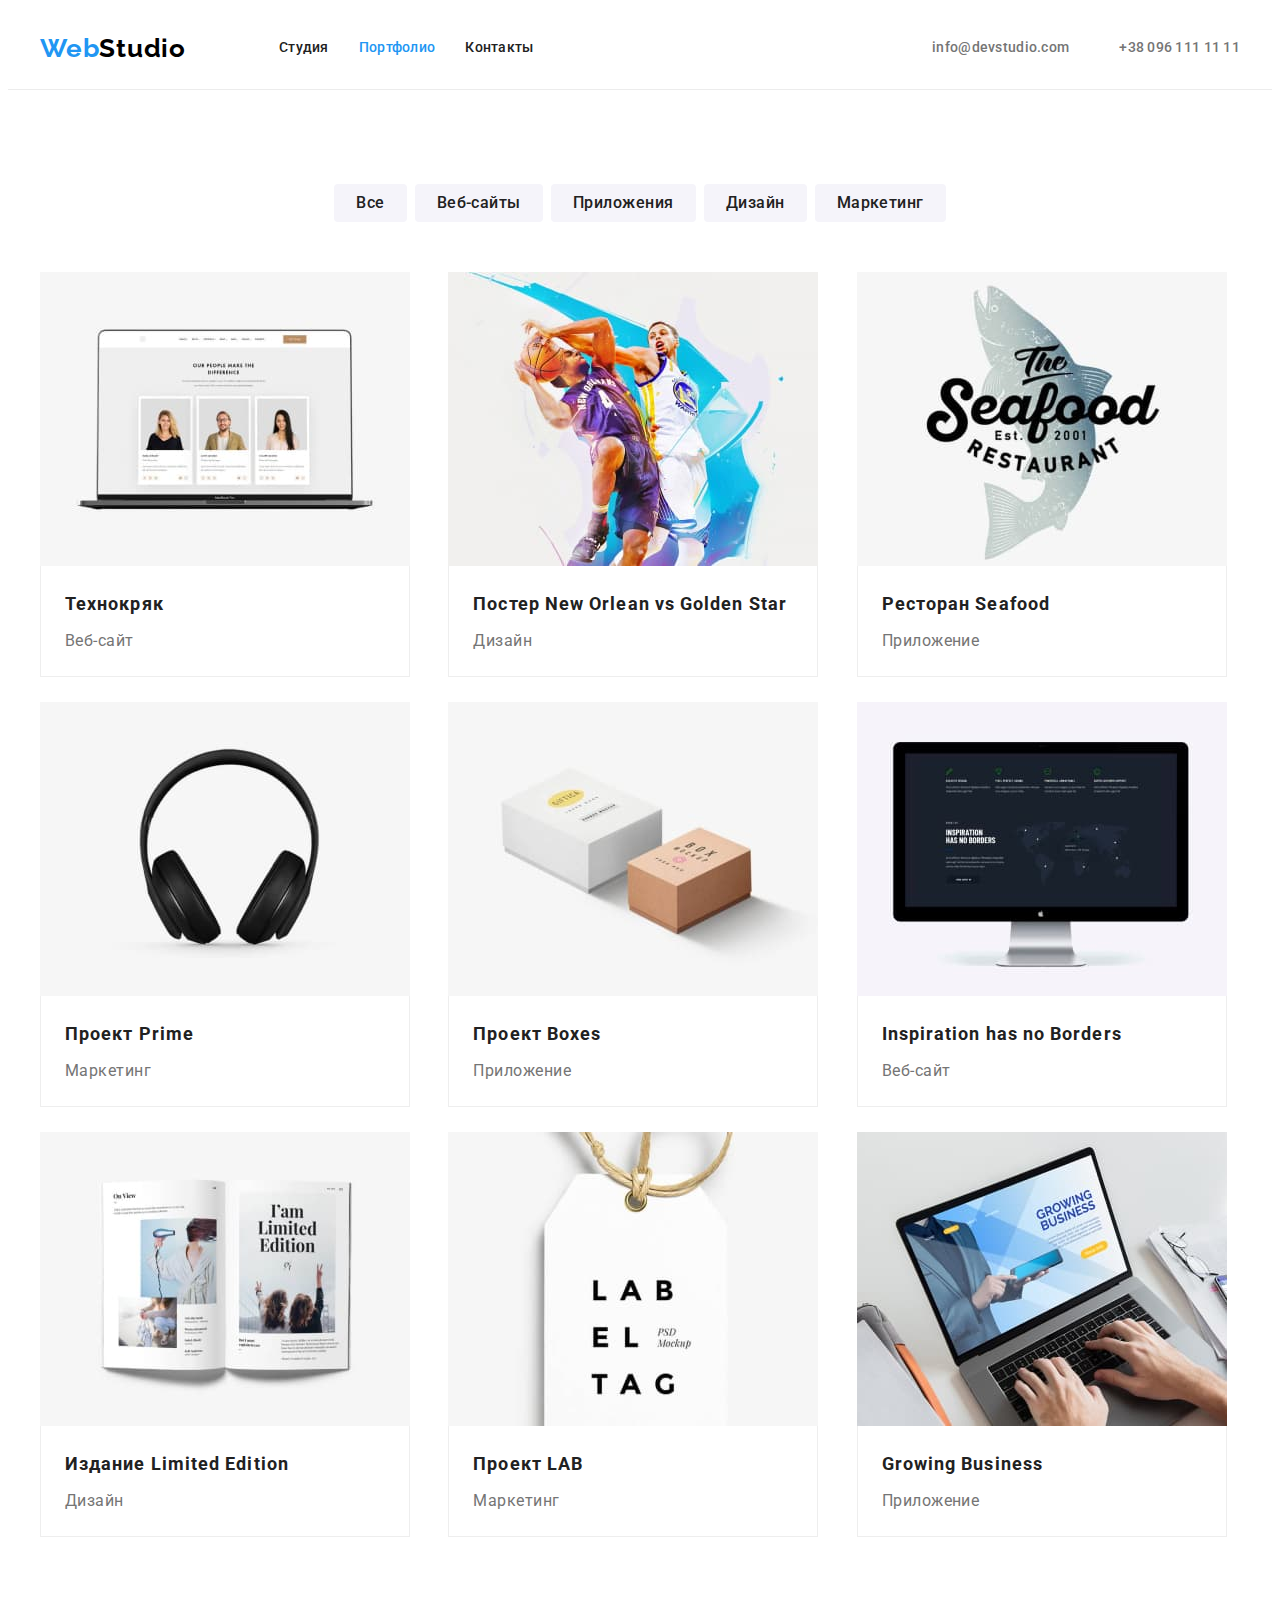
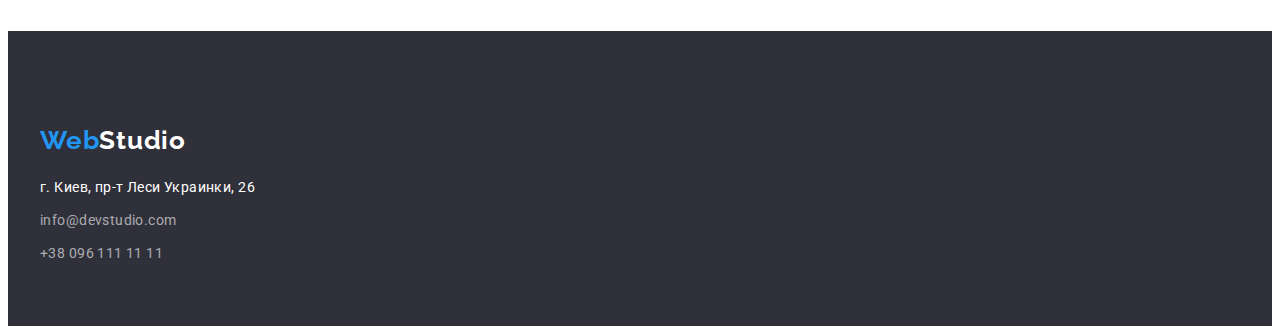
==== portfolio.html @ bea9d2a8 "Clone repository goit-markup-hw-03" ====
<!DOCTYPE html>
<html lang="ru">
	<head>
		<meta charset="UTF-8" />
		<meta http-equiv="X-UA-Compatible" content="IE=edge" />
		<meta name="viewport" content="width=device-width, initial-scale=1.0" />
		<title lang="en">Portfolio</title>
		<link rel="preconnect" href="https://fonts.googleapis.com" />
		<link rel="preconnect" href="https://fonts.gstatic.com" crossorigin />
		<link
			href="https://fonts.googleapis.com/css2?family=Raleway:wght@700&family=Roboto:wght@400;500;700;900&display=swap"
			rel="stylesheet"
		/>
		<link
			rel="stylesheet"
			href="https://cdnjs.cloudflare.com/ajax/libs/modern-normalize/1.1.0/modern-normalize.min.css"
			integrity="sha512-wpPYUAdjBVSE4KJnH1VR1HeZfpl1ub8YT/NKx4PuQ5NmX2tKuGu6U/JRp5y+Y8XG2tV+wKQpNHVUX03MfMFn9Q=="
			crossorigin="anonymous"
			referrerpolicy="no-referrer"
		/>
		<link rel="stylesheet" href="./css/styles.css" />
	</head>
	<body>
		<header class="page-header">
			<div class="container">
				<nav class="site-nav">
					<a class="logo-link" href="" lang="en"
						><span class="logo-one">Web</span
						><span class="logo-two">Studio</span>
					</a>
					<ul class="site-nav-list">
						<li>
							<a href="./index.html">Студия</a>
						</li>
						<li>
							<a href="./portfolio.html" class="curent">Портфолио</a>
						</li>
						<li class="site-nav-contacts"><a href="">Контакты</a></li>
					</ul>
				</nav>
				<ul class="contacts-list">
					<li>
						<a class="contacts-mail" href="mailto:info@devstudio.com"
							>info@devstudio.com</a
						>
					</li>
					<li>
						<a class="contacts-phone" href="tel:+380961111111"
							>+38 096 111 11 11</a
						>
					</li>
				</ul>
			</div>
		</header>
		<main>
			<!--Filter-->
			<section class="filter section">
				<div class="container">
					<h2 class="visually-hidden" class="filter-title">Фильтр</h2>
					<ul class="btn-group">
						<li class="filter-item">
							<button class="portfolio-btn" type="button">Все</button>
						</li>
						<li class="filter-item">
							<button class="portfolio-btn" type="button">Веб-сайты</button>
						</li>
						<li class="filter-item">
							<button class="portfolio-btn" type="button">Приложения</button>
						</li>
						<li class="filter-item">
							<button class="portfolio-btn" type="button">Дизайн</button>
						</li>
						<li class="filter-item">
							<button class="portfolio-btn" type="button">Маркетинг</button>
						</li>
					</ul>
					<!--Hero-->
					<h1 class="visually-hidden">Work examples</h1>
					<ul class="portfolio-hero-items">
						<li>
							<a href="">
								<img
									src="./images/portfolio/portfolio-img-1.jpg"
									alt="три карточки на экране ноутбука"
									width="370"
								/>
								<div class="portfolio-hero-title-and-text">
									<h2 class="portfolio-hero-title">Технокряк</h2>
									<p class="portfolio-hero-text">Веб-сайт</p>
								</div>
							</a>
						</li>
						<li>
							<a href="">
								<img
									src="./images/portfolio/portfolio-img-2.jpg"
									alt="два баскетболиста в прыжке"
									width="370"
								/>
								<div class="portfolio-hero-title-and-text">
									<h2 class="portfolio-hero-title">
										Постер New Orlean vs Golden Star
									</h2>
									<p class="portfolio-hero-text">Дизайн</p>
								</div>
							</a>
						</li>
						<li>
							<a href="">
								<img
									src="./images/portfolio/portfolio-img-3.jpg"
									alt="эмблема рыба головой вверх"
									width="370"
								/>
								<div class="portfolio-hero-title-and-text">
									<h2 class="portfolio-hero-title">Ресторан Seafood</h2>
									<p class="portfolio-hero-text">Приложение</p>
								</div>
							</a>
						</li>
						<li>
							<a href="">
								<img
									src="./images/portfolio/portfolio-img-4.jpg"
									alt="наушники"
									width="370"
								/>
								<div class="portfolio-hero-title-and-text">
									<h2 class="portfolio-hero-title">Проект Prime</h2>
									<p class="portfolio-hero-text">Маркетинг</p>
								</div>
							</a>
						</li>
						<li>
							<a href="">
								<img
									src="./images/portfolio/portfolio-img-5.jpg"
									alt="белая побольше коробка и кирпичного цвета коробка поменьше"
									width="370"
								/>
								<div class="portfolio-hero-title-and-text">
									<h2 class="portfolio-hero-title">Проект Boxes</h2>
									<p class="portfolio-hero-text">Приложение</p>
								</div>
							</a>
						</li>
						<li>
							<a href="">
								<img
									src="./images/portfolio/portfolio-img-6.jpg"
									alt="монитор с изображением на экране"
									width="370"
								/>
								<div class="portfolio-hero-title-and-text">
									<h2 class="portfolio-hero-title">
										Inspiration has no Borders
									</h2>
									<p class="portfolio-hero-text">Веб-сайт</p>
								</div>
							</a>
						</li>
						<li>
							<a href="">
								<img
									src="./images/portfolio/portfolio-img-7.jpg"
									alt="журнал"
									width="370"
								/>
								<div class="portfolio-hero-title-and-text">
									<h2 class="portfolio-hero-title">Издание Limited Edition</h2>
									<p class="portfolio-hero-text">Дизайн</p>
								</div>
							</a>
						</li>
						<li>
							<a href="">
								<img
									src="./images/portfolio/portfolio-img-8.jpg"
									alt="бирка"
									width="370"
								/>
								<div class="portfolio-hero-title-and-text">
									<h2 class="portfolio-hero-title">Проект LAB</h2>
									<p class="portfolio-hero-text">Маркетинг</p>
								</div>
							</a>
						</li>
						<li>
							<a href="">
								<img
									src="./images/portfolio/portfolio-img-9.jpg"
									alt="печатают на ноутбуке"
									width="370"
								/>
								<div class="portfolio-hero-title-and-text">
									<h2 class="portfolio-hero-title">Growing Business</h2>
									<p class="portfolio-hero-text">Приложение</p>
								</div>
							</a>
						</li>
					</ul>
				</div>
			</section>
		</main>
		<footer>
			<div class="container">
				<a class="logo-link-footer" href="" lang="en"
					><span class="logo-one">Web</span
					><span class="logo-second">Studio</span></a
				>
				<address>
					<ul>
						<li class="footer-address-item">
							<a
								class="physical-address footer-address-link"
								href="https://goo.gl/maps/bM6Af7gsELZ9MnHW7"
								target="_blank"
								rel="nofollow noopener noreferrer"
								>г. Киев, пр-т Леси Украинки, 26
							</a>
						</li>
						<li class="footer-address-item">
							<a class="footer-address-link" href="mailto:info@devstudio.com"
								>info@devstudio.com</a
							>
						</li>
						<li class="footer-address-item">
							<a class="footer-address-link" href="tel:+380961111111"
								>+38 096 111 11 11</a
							>
						</li>
					</ul>
				</address>
			</div>
		</footer>
	</body>
</html>
---- css/styles.css ----
/*Основной цвет #212121 */
/*вторичный цвет #757575*/
/*белый #FFFFFF*/
/*черный #000000*/
/*акцент #2196F3*/
/*цвет фона #FFFFFF*/
/*цвет фона 2 #2F303A*/
/*цвет фона 3 #E5E5E5*/
/*цвет фона 4 #F5F4FA*/

:root {
	--primary-color: #212121;
	--secondary-color: #757575;
	--bcg-color-one: #ffffff;
	--bcg-color-two: #2f303a;
	--bcg-color-three: #e5e5e5;
	--bcg-color-four: #f5f4fa;
	--accent-color: #2196f3;
	--btn-secondary-accent-color: #188ce8;
	--logo-black: #000000;
	--address-link-color: rgba(255, 255, 255, 0.6);

	--header-border-color: #ececec;
	--portfolio-border-color: #eeeeee;
}
body {
	font-family: "Roboto", sans-serif;
	background-color: var(--bcg-color-one);
}
h1,
h2,
h3,
h4,
h5,
h6,
p,
ul {
	margin: 0;
	padding: 0;
	border: 0;
	outline: 0;
	font-weight: inherit;
	font-style: inherit;
	font-size: 100%;
	font-family: inherit;
	vertical-align: baseline;
}
a {
	text-decoration: none;
	display: inline-block;
}
ul {
	list-style-type: none;
	margin: 0;
	padding-left: 0;
}
h1,
h2,
h3,
p {
	margin: 0 auto;
}
button {
	cursor: pointer;
}
.container {
	width: 1200px;
	padding-left: 15px;
	padding-right: 15px;
	margin: 0 auto;
}
.section {
	padding-top: 94px;
	padding-bottom: 94px;
}
address {
	font-style: normal;
}
img {
	display: block;
	max-width: 100%;
	height: auto;
}
/*Header*/
header {
	margin: 0;
	border-bottom: 1px solid var(--header-border-color);
}
.page-header .container {
	display: flex;
	align-items: center;
}
/*Visually hidden*/
.visually-hidden {
	position: absolute;
	width: 1px;
	height: 1px;
	margin: -1px;
	border: 0;
	padding: 0;
	white-space: nowrap;
	clip-path: inset(100%);
	clip: rect(0, 0, 0, 0);
	overflow: hidden;
}
/*Logo*/
.logo-link {
	padding: 25px 0;
	margin-right: 93px;
}
.logo-one {
	font-family: "Raleway", sans-serif;
	font-style: normal;
	font-weight: 700;
	font-size: 26px;
	line-height: 1.19;
	letter-spacing: 0.03em;
	color: var(--accent-color);
	display: inline-block;
}
.logo-two {
	font-family: "Raleway", sans-serif;
	font-style: normal;
	font-weight: 700;
	font-size: 26px;
	line-height: 1.19;
	letter-spacing: 0.03em;
	color: var(--logo-black);
	display: inline-block;
	margin-bottom: auto;
}
.logo-second {
	font-family: "Raleway", sans-serif;
	font-style: normal;
	font-weight: 700;
	font-size: 26px;
	line-height: 1.19;
	letter-spacing: 0.03em;
	color: var(--bcg-color-one);
}
.logo-link-footer {
	margin-bottom: 20px;
}
/*Site-nav*/
*.site-nav {
	display: flex;
}
.site-nav-list {
	display: flex;
	gap: 30px;
}
.contacts-list {
	display: flex;
	gap: 50px;
	margin-left: auto;
}
.site-nav-list a {
	font-style: normal;
	font-weight: 500;
	font-size: 14px;
	line-height: 1.14;
	letter-spacing: 0.02em;
	color: var(--primary-color);
	padding: 32px 0;
}
.site-nav-list a:hover,
.site-nav-list a:focus {
	color: var(--accent-color);
}
.site-nav-list .curent {
	color: var(--accent-color);
}
/*Contacts*/
.contacts-mail,
.contacts-phone {
	padding: 32px 0;
	margin-left: auto;
	margin-right: auto;

	font-weight: 500;
	font-size: 14px;
	line-height: 1.14;
	letter-spacing: 0.02em;

	color: var(--secondary-color);
}
.contacts-mail:hover,
.contacts-mail:focus {
	color: var(--accent-color);
}
.contacts-phone:hover,
.contacts-phone:focus {
	color: var(--accent-color);
}
/*Studio Hero*/
.studio-hero {
	padding-top: 200px;
	padding-bottom: 200px;

	background-color: var(--bcg-color-two);
}
.studio-hero-title {
	font-style: normal;
	font-weight: 900;
	font-size: 44px;
	line-height: 1.36;
	text-align: center;
	letter-spacing: 0.06em;
	text-transform: uppercase;
	color: var(--bcg-color-one);
	background-color: var(--bcg-color-two);

	width: 696px;
	margin: 0 auto;
	margin-bottom: 30px;
}
.studio-hero-btn {
	font-family: inherit;
	font-style: normal;
	font-weight: 700;
	font-size: 16px;
	line-height: 1.875;
	color: var(--bcg-color-one);
	background-color: var(--accent-color);
	box-shadow: 0px 4px 4px rgba(0, 0, 0, 0.15);
	border-radius: 4px;

	display: block;
	width: 200px;
	height: 50px;
	margin-right: auto;
	margin-left: auto;
	padding: 0;
}
.studio-hero-btn:hover,
.studio-hero-btn:focus {
	font-family: inherit;
	background-color: var(--btn-secondary-accent-color);
}
/*Features*/
.features {
	text-align: center;
	padding-bottom: 0;
}
.features-list {
	display: flex;
	gap: 30px;
	justify-content: space-between;
}
.features-item {
	width: 270px;
	height: 101px;
}
.features-text {
	font-size: 14px;
	line-height: 1.71;
	letter-spacing: 0.03em;
	color: var(--secondary-color);
	text-align: left;

	padding: 0;
}
.features-title-second {
	font-style: normal;
	font-weight: 700;
	font-size: 14px;
	line-height: 1.14;
	letter-spacing: 0.03em;
	text-transform: uppercase;
	color: var(--primary-color);
	margin-bottom: 10px;
	text-align: left;
}
/*What do we do*/
.what-do-we-do {
	text-align: center;
	padding-bottom: 94px;
}
.what-do-we-do-title {
	font-style: normal;
	font-weight: 700;
	font-size: 36px;
	line-height: 1.17;
	letter-spacing: 0.03em;
	color: var(--primary-color);

	margin-bottom: 50px;
}
.what-do-we-do-list li {
	display: block;
	width: calc((100% - 60px) / 3);
}
.what-do-we-do-list {
	display: flex;
	gap: 30px;
}
/*Team*/
.team {
	background-color: var(--bcg-color-four);
	text-align: center;
	padding-bottom: 94px;
}
.team-list {
	display: flex;
	gap: 30px;
}
.team-title {
	font-style: normal;
	font-weight: 700;
	font-size: 36px;
	line-height: 1.17;
	letter-spacing: 0.03em;
	color: var(--primary-color);

	margin-bottom: 50px;
}
.team-item {
	background-color: var(--bcg-color-one);

	box-shadow: 0px 1px 3px rgba(0, 0, 0, 0.12), 0px 1px 1px rgba(0, 0, 0, 0.14),
		0px 2px 1px rgba(0, 0, 0, 0.2);
	border-radius: 0px 0px 4px 4px;
	width: calc((100% - 90px) / 4);
}
.team-person-and-role {
	padding-top: 30px;
	padding-bottom: 30px;
}
.team-person {
	font-style: normal;
	font-weight: 500;
	font-size: 16px;
	line-height: 1.19;
	text-align: center;
	letter-spacing: 0.03em;
	color: var(--primary-color);
	margin-bottom: 10px;
}
.team-role {
	font-size: 16px;
	line-height: 1.19;
	text-align: center;
	letter-spacing: 0.03em;
	color: var(--secondary-color);
	margin: 0;
}
/*Footer*/
footer {
	margin: 0;
	background-color: var(--bcg-color-two);
	padding-top: 94px;
	padding-bottom: 60px;
}
.physical-address {
	font-style: normal;
	font-weight: 400;
	font-size: 14px;
	line-height: 1.71;
	letter-spacing: 0.03em;
	color: var(--bcg-color-one);
}
address a {
	font-style: normal;
	font-weight: 400;
	font-size: 14px;
	line-height: 1.71;
	letter-spacing: 0.03em;
	color: var(--address-link-color);
}
address a:hover,
address a:focus {
	color: var(--accent-color);
}
.footer-address-item:not(:last-child) {
	margin-bottom: 9px;
}
/*Filter*/
.filter {
	text-align: center;
}
.btn-group {
	display: inline-flex;
	margin-bottom: 50px;
}
.filter-item:not(:last-child) {
	margin-right: 8px;
}
.portfolio-btn {
	font-family: inherit;
	font-style: normal;
	font-weight: 500;
	font-size: 16px;
	line-height: 1.625;
	text-align: center;
	letter-spacing: 0.03em;
	color: var(--primary-color);
	background-color: var(--bcg-color-four);
	padding: 6px 22px;
	border: transparent;
	border-radius: 4px;

	display: flex;
	align-items: center;
	justify-content: center;
}
.portfolio-btn:hover,
.portfolio-btn:focus {
	color: var(--bcg-color-one);
	background-color: var(--accent-color);
}
.portfolio-hero-title {
	font-style: normal;
	font-weight: 700;
	font-size: 18px;
	line-height: 2;
	letter-spacing: 0.06em;
	color: var(--primary-color);
	margin-bottom: 4px;
}
.portfolio-hero-text {
	font-size: 16px;
	line-height: 1.875;
	letter-spacing: 0.03em;
	color: var(--secondary-color);
	margin: 0;
}
.portfolio-hero-items {
	display: flex;
	flex-wrap: wrap;
	gap: 25px;
	align-items: center;
}
.portfolio-hero-items li {
	text-align: left;
	width: calc((100% - 50px) / 3);
}
.portfolio-hero-title-and-text {
	padding: 20px 24px;
	border: 1px solid var(--portfolio-border-color);
	border-top: none;
}
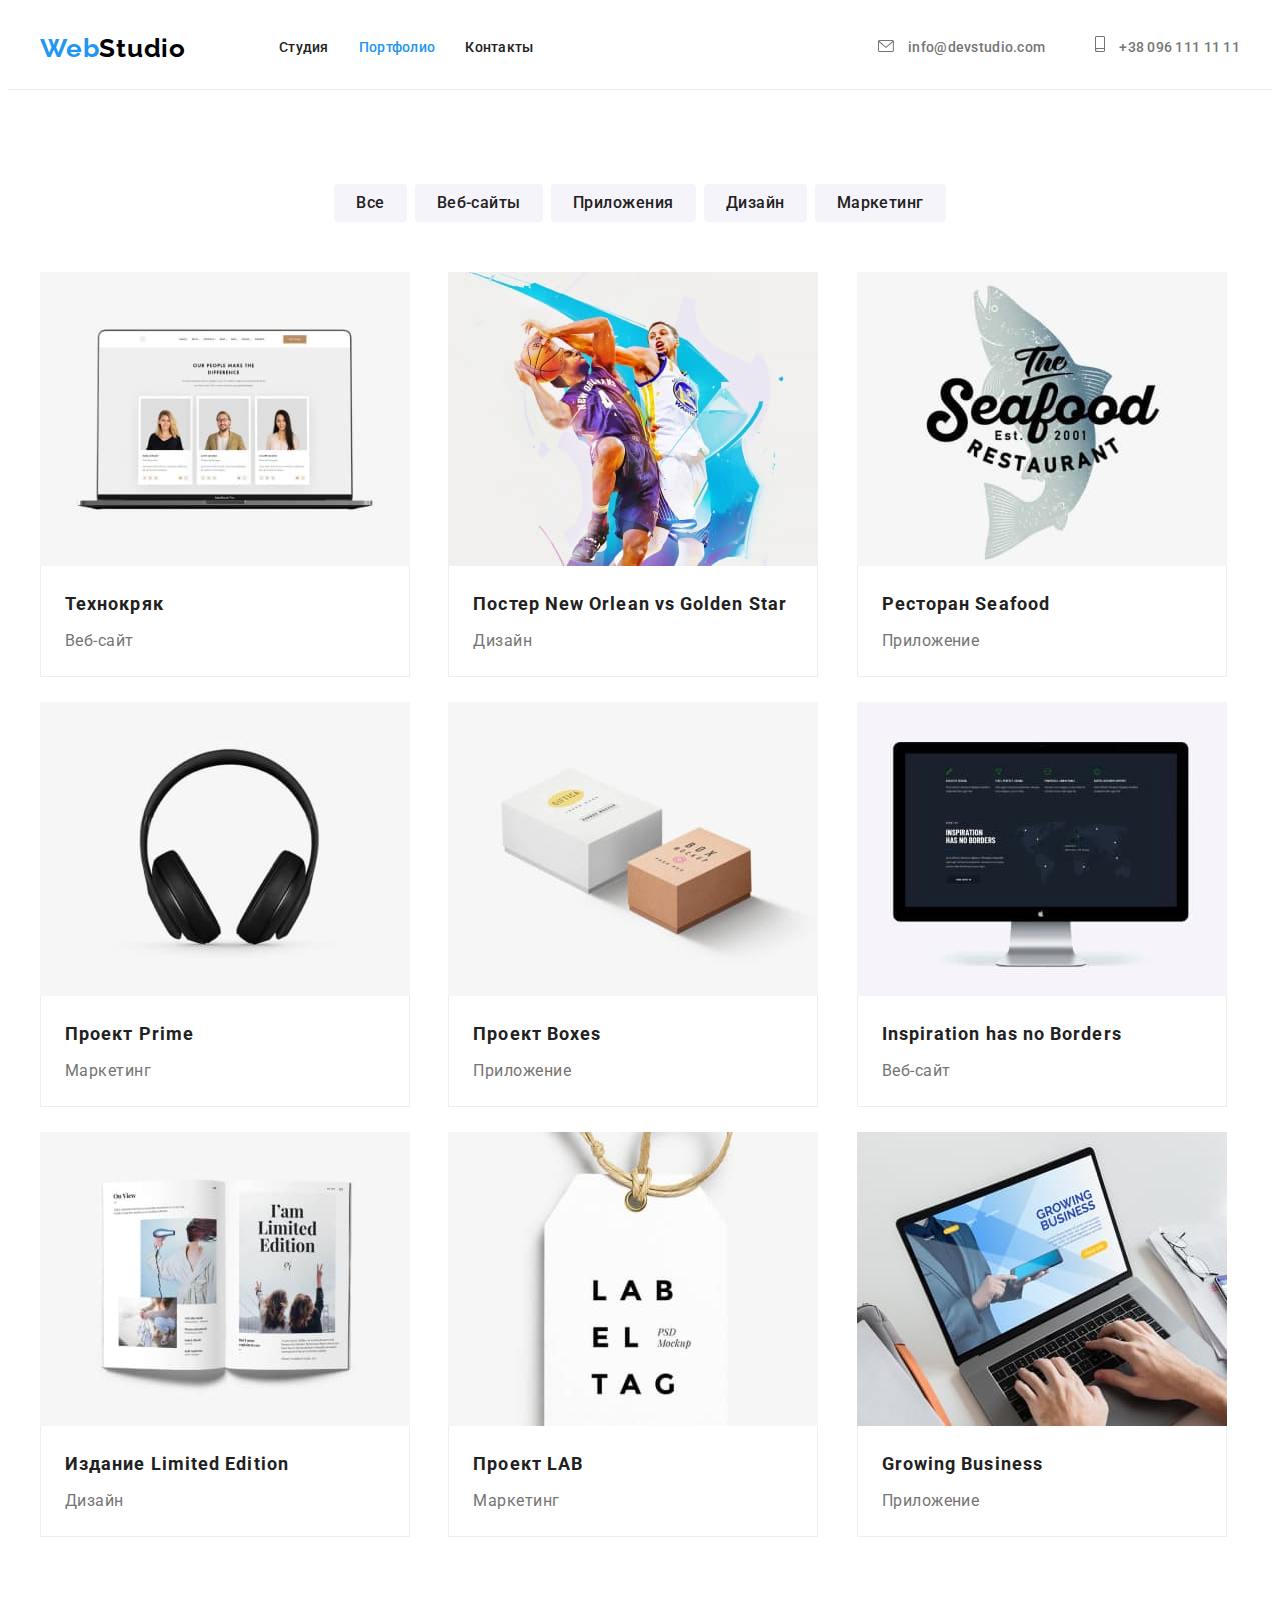
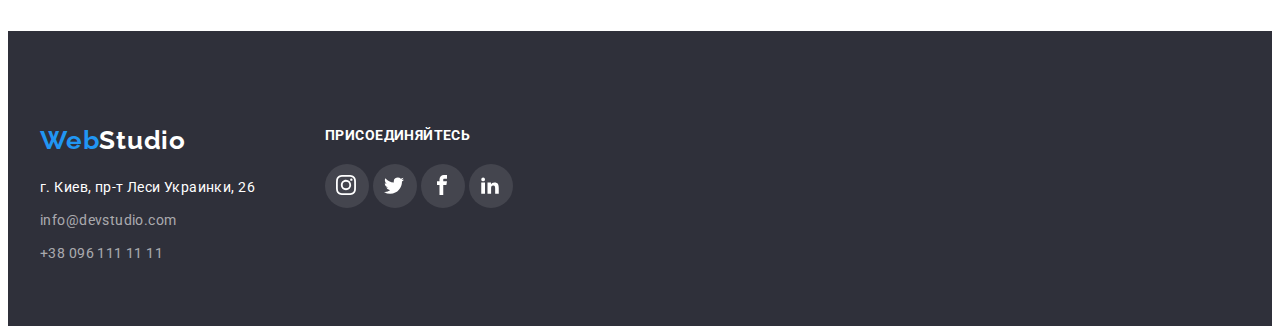
==== commit 14c5a24f: "Global update for rep" ====
--- a/portfolio.html
+++ b/portfolio.html
@@ -40,11 +40,16 @@
 				</nav>
 				<ul class="contacts-list">
 					<li>
-						<a class="contacts-mail" href="mailto:info@devstudio.com"
-							>info@devstudio.com</a
+						<svg width="16" height="12" class="envelope">
+							<use href="./images/icons.svg#icon-envelope"></use>
+						</svg>
+						<a class="contacts-mail" href="mailto:info@devstudio.com">
+							info@devstudio.com</a
 						>
 					</li>
-					<li>
+					<li> <svg width="10" height="16" class="smartphone">
+						<use href="./images/icons.svg#icon-smartphone"></use>						</use>
+					</svg>
 						<a class="contacts-phone" href="tel:+380961111111"
 							>+38 096 111 11 11</a
 						>
@@ -78,7 +83,7 @@
 					<h1 class="visually-hidden">Work examples</h1>
 					<ul class="portfolio-hero-items">
 						<li>
-							<a href="">
+							<a class="portfolio-hero-link" href="">
 								<img
 									src="./images/portfolio/portfolio-img-1.jpg"
 									alt="три карточки на экране ноутбука"
@@ -91,7 +96,7 @@
 							</a>
 						</li>
 						<li>
-							<a href="">
+							<a class="portfolio-hero-link" href="">
 								<img
 									src="./images/portfolio/portfolio-img-2.jpg"
 									alt="два баскетболиста в прыжке"
@@ -106,7 +111,7 @@
 							</a>
 						</li>
 						<li>
-							<a href="">
+							<a class="portfolio-hero-link" href="">
 								<img
 									src="./images/portfolio/portfolio-img-3.jpg"
 									alt="эмблема рыба головой вверх"
@@ -119,7 +124,7 @@
 							</a>
 						</li>
 						<li>
-							<a href="">
+							<a class="portfolio-hero-link" href="">
 								<img
 									src="./images/portfolio/portfolio-img-4.jpg"
 									alt="наушники"
@@ -132,7 +137,7 @@
 							</a>
 						</li>
 						<li>
-							<a href="">
+							<a class="portfolio-hero-link" href="">
 								<img
 									src="./images/portfolio/portfolio-img-5.jpg"
 									alt="белая побольше коробка и кирпичного цвета коробка поменьше"
@@ -145,7 +150,7 @@
 							</a>
 						</li>
 						<li>
-							<a href="">
+							<a class="portfolio-hero-link" href="">
 								<img
 									src="./images/portfolio/portfolio-img-6.jpg"
 									alt="монитор с изображением на экране"
@@ -160,7 +165,7 @@
 							</a>
 						</li>
 						<li>
-							<a href="">
+							<a class="portfolio-hero-link" href="">
 								<img
 									src="./images/portfolio/portfolio-img-7.jpg"
 									alt="журнал"
@@ -173,7 +178,7 @@
 							</a>
 						</li>
 						<li>
-							<a href="">
+							<a class="portfolio-hero-link" href="">
 								<img
 									src="./images/portfolio/portfolio-img-8.jpg"
 									alt="бирка"
@@ -186,7 +191,7 @@
 							</a>
 						</li>
 						<li>
-							<a href="">
+							<a class="portfolio-hero-link" href="">
 								<img
 									src="./images/portfolio/portfolio-img-9.jpg"
 									alt="печатают на ноутбуке"
@@ -202,35 +207,62 @@
 				</div>
 			</section>
 		</main>
-		<footer>
+		<footer class="page-footer">
 			<div class="container">
-				<a class="logo-link-footer" href="" lang="en"
-					><span class="logo-one">Web</span
-					><span class="logo-second">Studio</span></a
-				>
-				<address>
-					<ul>
-						<li class="footer-address-item">
-							<a
-								class="physical-address footer-address-link"
-								href="https://goo.gl/maps/bM6Af7gsELZ9MnHW7"
-								target="_blank"
-								rel="nofollow noopener noreferrer"
-								>г. Киев, пр-т Леси Украинки, 26
-							</a>
-						</li>
-						<li class="footer-address-item">
-							<a class="footer-address-link" href="mailto:info@devstudio.com"
-								>info@devstudio.com</a
-							>
-						</li>
-						<li class="footer-address-item">
-							<a class="footer-address-link" href="tel:+380961111111"
-								>+38 096 111 11 11</a
-							>
-						</li>
-					</ul>
-				</address>
+				<div class="logo-and-address">
+					<a class="logo-link-footer" href="" lang="en"
+						><span class="logo-one">Web</span
+						><span class="logo-second">Studio</span></a
+					>
+					<address>
+						<ul>
+							<li class="footer-address-item">
+								<a
+									class="physical-address footer-address-link"
+									href="https://goo.gl/maps/bM6Af7gsELZ9MnHW7"
+									target="_blank"
+									rel="nofollow noopener noreferrer"
+									>г. Киев, пр-т Леси Украинки, 26
+								</a>
+							</li>
+							<li class="footer-address-item">
+								<a class="footer-address-link" href="mailto:info@devstudio.com"
+									>info@devstudio.com</a
+								>
+							</li>
+							<li class="footer-address-item">
+								<a class="footer-address-link" href="tel:+380961111111"
+									>+38 096 111 11 11</a
+								>
+							</li>
+						</ul>
+					</address>
+				</div>
+				<div class="join-block">
+					<span class="join-line">Присоединяйтесь</span>
+					<div class="social-media-line2">
+						<a href="" class="instagram-link2">
+							<svg width="20" height="20" class="instagram2">
+								<use href="./images/icons.svg#icon-instagram"></use>
+							</svg>
+						</a>
+						<a href="" class="twitter-link2">
+							<svg width="20" height="20" class="twitter2">
+								<use href="./images/icons.svg#icon-twitter"></use>
+							</svg>
+						</a>
+						<a href="" class="facebook-link2">
+							<svg width="20" height="20" class="facebook2">
+								<use href="./images/icons.svg#icon-facebook"></use>
+							</svg>
+						</a>
+						<a href="" class="linkedin-link2">
+							<svg width="20" height="20" class="linkedin2">
+								<use href="./images/icons.svg#icon-linkedin2"></use>
+							</svg>
+						</a>
+					</div>
+				</div>
 			</div>
 		</footer>
 	</body>
--- a/css/styles.css
+++ b/css/styles.css
@@ -116,7 +116,6 @@
 	line-height: 1.19;
 	letter-spacing: 0.03em;
 	color: var(--accent-color);
-	display: inline-block;
 }
 .logo-two {
 	font-family: "Raleway", sans-serif;
@@ -192,12 +191,37 @@
 .contacts-phone:focus {
 	color: var(--accent-color);
 }
+.envelope {
+	display: inline-block;
+	margin-right: 10px;
+	fill: var(--secondary-color);
+}
+.envelope:hover,
+.envelope:focus {
+	fill: var(--accent-color);
+}
+.smartphone {
+	margin-right: 10px;
+	fill: var(--secondary-color);
+}
+.smartphone:hover,
+.smartphone:focus {
+	fill: var(--accent-color);
+}
 /*Studio Hero*/
 .studio-hero {
 	padding-top: 200px;
 	padding-bottom: 200px;
-
-	background-color: var(--bcg-color-two);
+	max-width: 1600px;
+	background-color: rgba(47, 48, 58, 0.4);
+	background-image: linear-gradient(
+			0deg,
+			rgba(0, 0, 0, 0.2),
+			rgba(0, 0, 0, 0.2)
+		),
+		linear-gradient(0deg, rgba(47, 48, 58, 0.4), rgba(47, 48, 58, 0.4)),
+		url(../images/other/bcg-img.jpg);
+	background-size: cover;
 }
 .studio-hero-title {
 	font-style: normal;
@@ -208,7 +232,6 @@
 	letter-spacing: 0.06em;
 	text-transform: uppercase;
 	color: var(--bcg-color-one);
-	background-color: var(--bcg-color-two);
 
 	width: 696px;
 	margin: 0 auto;
@@ -222,7 +245,7 @@
 	line-height: 1.875;
 	color: var(--bcg-color-one);
 	background-color: var(--accent-color);
-	box-shadow: 0px 4px 4px rgba(0, 0, 0, 0.15);
+	box-shadow: 0px 4px 4px 0px #00000026;
 	border-radius: 4px;
 
 	display: block;
@@ -240,7 +263,7 @@
 /*Features*/
 .features {
 	text-align: center;
-	padding-bottom: 0;
+	padding-bottom: 94px;
 }
 .features-list {
 	display: flex;
@@ -271,6 +294,26 @@
 	margin-bottom: 10px;
 	text-align: left;
 }
+.features-bcg {
+	width: 270px;
+	height: 120px;
+	background-color: var(--bcg-color-four);
+	border-radius: 4px;
+	padding: 0;
+	margin-bottom: 30px;
+}
+.anthena {
+	margin: 25px 100px;
+}
+.clock {
+	margin: 25px 100px;
+}
+.diagram {
+	margin: 25px 100px;
+}
+.astronaut {
+	margin: 25px 100px;
+}
 /*What do we do*/
 .what-do-we-do {
 	text-align: center;
@@ -286,8 +329,8 @@
 
 	margin-bottom: 50px;
 }
-.what-do-we-do-list li {
-	display: block;
+.what-do-we-do li {
+	display: inline-block;
 	width: calc((100% - 60px) / 3);
 }
 .what-do-we-do-list {
@@ -302,7 +345,7 @@
 }
 .team-list {
 	display: flex;
-	gap: 30px;
+	justify-content: space-between;
 }
 .team-title {
 	font-style: normal;
@@ -315,16 +358,25 @@
 	margin-bottom: 50px;
 }
 .team-item {
+	width: 270px;
+	height: 368px;
+	margin: auto;
+	display: inline-block;
+	width: 270px;
+	height: 428px;
+
 	background-color: var(--bcg-color-one);
 
-	box-shadow: 0px 1px 3px rgba(0, 0, 0, 0.12), 0px 1px 1px rgba(0, 0, 0, 0.14),
-		0px 2px 1px rgba(0, 0, 0, 0.2);
 	border-radius: 0px 0px 4px 4px;
-	width: calc((100% - 90px) / 4);
+	box-shadow: 0px 2px 1px 0px #00000033, 0px 1px 1px 0px #00000024,
+		0px 1px 3px 0px #0000001f;
+}
+.team-person,
+.team-role {
+	background-color: var(--bcg-color-one);
 }
 .team-person-and-role {
 	padding-top: 30px;
-	padding-bottom: 30px;
 }
 .team-person {
 	font-style: normal;
@@ -344,13 +396,21 @@
 	color: var(--secondary-color);
 	margin: 0;
 }
+.social-media-line {
+	display: block;
+	padding: 16px 32px 30px;
+}
 /*Footer*/
-footer {
-	margin: 0;
+.page-footer {
+	margin: 0px;
 	background-color: var(--bcg-color-two);
 	padding-top: 94px;
 	padding-bottom: 60px;
 }
+.page-footer .container {
+	display: flex;
+	gap: 70px;
+}
 .physical-address {
 	font-style: normal;
 	font-weight: 400;
@@ -373,6 +433,9 @@
 }
 .footer-address-item:not(:last-child) {
 	margin-bottom: 9px;
+}
+.join-line {
+	margin-bottom: 20px;
 }
 /*Filter*/
 .filter {
@@ -405,6 +468,9 @@
 }
 .portfolio-btn:hover,
 .portfolio-btn:focus {
+	box-shadow: 0px 2px 2px 0px #0000001f, 0px 1px 2px 0px #00000014,
+		0px 3px 1px 0px #0000001a;
+
 	color: var(--bcg-color-one);
 	background-color: var(--accent-color);
 }
@@ -439,3 +505,188 @@
 	border: 1px solid var(--portfolio-border-color);
 	border-top: none;
 }
+.portfolio-hero-link:hover,
+.portfolio-hero-link:focus {
+	box-shadow: 1px 4px 6px 0px #00000029, 0px 4px 4px 0px #0000000f,
+		0px 1px 1px 0px #0000001f;
+}
+.logo-two {
+	margin-bottom: auto;
+}
+.contacts-phone {
+	display: inline-block;
+	margin: 0;
+}
+.contacts-mail {
+	display: inline-block;
+}
+.team-role {
+	margin-bottom: 0;
+}
+.social-media-line {
+	background-color: var(--bcg-color-one);
+}
+.instagram-link,
+.twitter-link,
+.facebook-link,
+.linkedin-link {
+	display: inline-block;
+	width: 44px;
+	height: 44px;
+	background: var(--bcg-color-one);
+	border-radius: 50%;
+}
+.instagram,
+.twitter,
+.facebook,
+.linkedin {
+	fill: #afb1b8;
+	margin: 11px;
+}
+.instagram:hover,
+.twitter:hover,
+.facebook:hover,
+.linkedin:hover {
+	fill: var(--bcg-color-one);
+}
+.instagram:focus,
+.twitter:focus,
+.facebook:focus,
+.linkedin:focus {
+	fill: var(--bcg-color-one);
+}
+.instagram-link:hover,
+.twitter-link:hover,
+.facebook-link:hover,
+.linkedin-link:hover {
+	background-color: var(--accent-color);
+}
+.instagram-link:focus,
+.twitter-link:focus,
+.facebook-link:focus,
+.linkedin-link:focus {
+	background-color: var(--accent-color);
+}
+.join-line {
+	font-style: normal;
+	font-weight: 700;
+	font-size: 14px;
+	line-height: 1.14;
+	letter-spacing: 0.03em;
+	text-transform: uppercase;
+
+	color: var(--bcg-color-one);
+}
+/*regular-customers*/
+.regular-customers-title {
+	margin: 0;
+	margin-bottom: 50px;
+
+	font-style: normal;
+	font-weight: 700;
+	font-size: 36px;
+	line-height: 1.17;
+	text-align: center;
+	letter-spacing: 0.03em;
+
+	color: var(--primary-color);
+}
+.yasco-link,
+.group-link,
+.group11-link,
+.foster-peters-link,
+.group3-link,
+.group4-link {
+	display: inline-block;
+	width: 170px;
+	height: 92px;
+	border: 1px solid #afb1b8;
+	border-radius: 2px;
+	margin-right: 30px;
+}
+.yasco,
+.group,
+.group11,
+.foster-peters,
+.group3,
+.group4 {
+	fill: #afb1b8;
+	margin: 7px 33px;
+	position: center;
+}
+.yasco:hover,
+.group:hover,
+.group11:hover,
+.foster-peters:hover,
+.group3:hover,
+.group4:hover {
+	fill: var(--accent-color);
+}
+.yasco-link:hover,
+.group-link:hover,
+.group11-link:hover,
+.foster-peters-link:hover,
+.group3-link:hover,
+.group4-link:hover {
+	border: 1px solid var(--accent-color);
+}
+footer {
+	display: flex;
+}
+.instagram-link2,
+.twitter-link2,
+.facebook-link2,
+.linkedin-link2 {
+	display: inline-block;
+	width: 44px;
+	height: 44px;
+	background: rgba(255, 255, 255, 0.1);
+	border-radius: 50%;
+}
+.instagram2,
+.twitter2,
+.facebook2,
+.linkedin2 {
+	fill: var(--bcg-color-one);
+	margin: 11px;
+}
+.instagram-link2:hover,
+.twitter-link2:hover,
+.facebook-link2:hover,
+.linkedin-link2:hover {
+	background-color: var(--accent-color);
+}
+.instagram-link2:focus,
+.twitter-link2:focus,
+.facebook-link2:focus,
+.linkedin-link2:focus {
+	background-color: var(--accent-color);
+}
+.join-line {
+	margin-bottom: 20px;
+}
+.social-media-line2 {
+	display: block;
+	margin-top: 20px;
+}
+.regular-customers-block {
+	display: flex;
+}
+.logo-companies-block {
+	max-width: 106px;
+	max-height: 60px;
+	margin: 16px 32px;
+}
+.yasco,
+.group,
+.group11,
+.foster-peters,
+.group3,
+.group4 {
+	margin: 0;
+	width: 100%;
+}
+.yasco-link {
+	max-width: 170px;
+	max-height: 92px;
+}
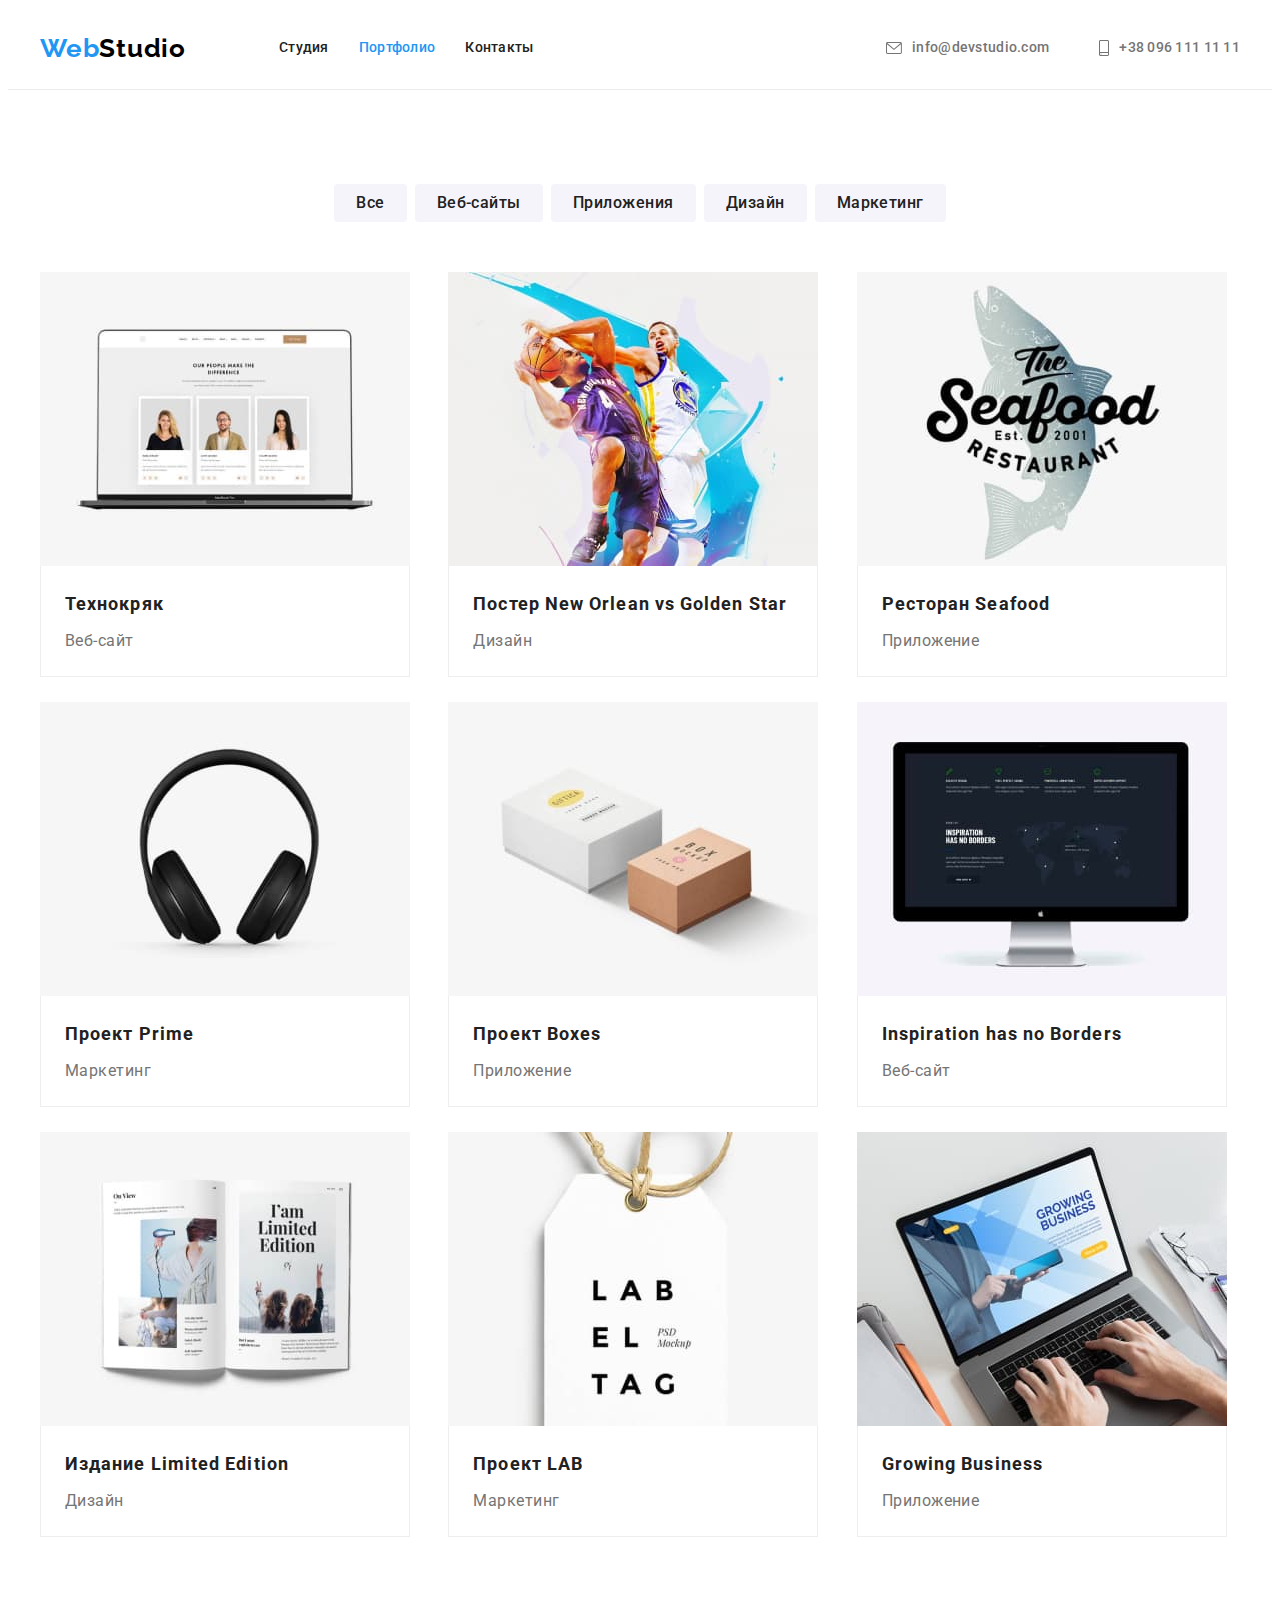
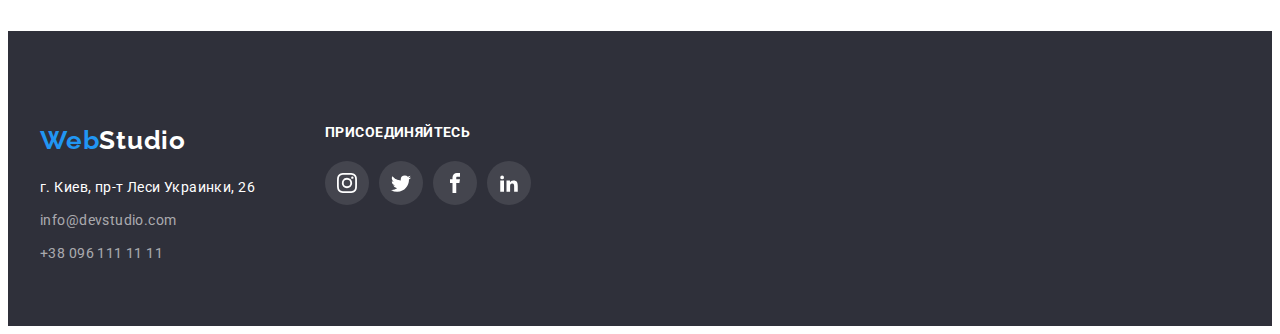
==== commit 9539f223: "Updated styles.css, index.html, portfolio.html" ====
--- a/portfolio.html
+++ b/portfolio.html
@@ -40,18 +40,17 @@
 				</nav>
 				<ul class="contacts-list">
 					<li>
-						<svg width="16" height="12" class="envelope">
-							<use href="./images/icons.svg#icon-envelope"></use>
-						</svg>
 						<a class="contacts-mail" href="mailto:info@devstudio.com">
-							info@devstudio.com</a
+							<svg width="16" height="12" class="envelope">
+								<use href="./images/icons.svg#icon-envelope"></use>
+							</svg>info@devstudio.com</a
 						>
 					</li>
-					<li> <svg width="10" height="16" class="smartphone">
-						<use href="./images/icons.svg#icon-smartphone"></use>						</use>
-					</svg>
+					<li> 
 						<a class="contacts-phone" href="tel:+380961111111"
-							>+38 096 111 11 11</a
+							> <svg width="10" height="16" class="smartphone">
+								<use href="./images/icons.svg#icon-smartphone"></use>						</use>
+							</svg>+38 096 111 11 11</a
 						>
 					</li>
 				</ul>
@@ -211,57 +210,65 @@
 			<div class="container">
 				<div class="logo-and-address">
 					<a class="logo-link-footer" href="" lang="en"
-						><span class="logo-one">Web</span
-						><span class="logo-second">Studio</span></a
-					>
-					<address>
-						<ul>
-							<li class="footer-address-item">
-								<a
-									class="physical-address footer-address-link"
-									href="https://goo.gl/maps/bM6Af7gsELZ9MnHW7"
-									target="_blank"
-									rel="nofollow noopener noreferrer"
-									>г. Киев, пр-т Леси Украинки, 26
-								</a>
-							</li>
-							<li class="footer-address-item">
-								<a class="footer-address-link" href="mailto:info@devstudio.com"
-									>info@devstudio.com</a
-								>
-							</li>
-							<li class="footer-address-item">
-								<a class="footer-address-link" href="tel:+380961111111"
-									>+38 096 111 11 11</a
-								>
-							</li>
-						</ul>
-					</address>
+					><span class="logo-one">Web</span
+					><span class="logo-second">Studio</span></a
+				>
+				<address>
+					<ul>
+						<li class="footer-address-item">
+							<a
+								class="physical-address footer-address-link"
+								href="https://goo.gl/maps/bM6Af7gsELZ9MnHW7"
+								target="_blank"
+								rel="nofollow noopener noreferrer"
+								>г. Киев, пр-т Леси Украинки, 26
+							</a>
+						</li>
+						<li class="footer-address-item">
+							<a class="footer-address-link" href="mailto:info@devstudio.com"
+								>info@devstudio.com</a
+							>
+						</li>
+						<li class="footer-address-item">
+							<a class="footer-address-link" href="tel:+380961111111"
+								>+38 096 111 11 11</a
+							>
+						</li>
+					</ul>
+				</address>
 				</div>
 				<div class="join-block">
-					<span class="join-line">Присоединяйтесь</span>
-					<div class="social-media-line2">
-						<a href="" class="instagram-link2">
-							<svg width="20" height="20" class="instagram2">
-								<use href="./images/icons.svg#icon-instagram"></use>
-							</svg>
-						</a>
-						<a href="" class="twitter-link2">
-							<svg width="20" height="20" class="twitter2">
-								<use href="./images/icons.svg#icon-twitter"></use>
-							</svg>
-						</a>
-						<a href="" class="facebook-link2">
-							<svg width="20" height="20" class="facebook2">
-								<use href="./images/icons.svg#icon-facebook"></use>
-							</svg>
-						</a>
-						<a href="" class="linkedin-link2">
-							<svg width="20" height="20" class="linkedin2">
-								<use href="./images/icons.svg#icon-linkedin2"></use>
-							</svg>
-						</a>
-					</div>
+					<p class="join-line">Присоединяйтесь</p>
+						<ul class="social-media-list">
+							<li>
+								<a href="" class="social-media-link--second" aria-label="instagram">
+									<svg width="20" height="20">
+										<use href="./images/icons.svg#icon-instagram"></use>
+									</svg>
+								</a>
+							</li>
+							<li>
+								<a href="" class="social-media-link--second" aria-label="twitter">
+									<svg width="20" height="20">
+										<use href="./images/icons.svg#icon-twitter"></use>
+									</svg>
+								</a>
+							</li>
+							<li>
+								<a href="" class="social-media-link--second" aria-label="facebook">
+									<svg width="20" height="20">
+										<use href="./images/icons.svg#icon-facebook"></use>
+									</svg>
+								</a>
+							</li>
+							<li>
+								<a href="" class="social-media-link--second" aria-label="linkedin">
+									<svg width="20" height="20">
+										<use href="./images/icons.svg#icon-linkedin2"></use>
+									</svg>
+								</a>
+							</li>
+						</ul>
 				</div>
 			</div>
 		</footer>
--- a/css/styles.css
+++ b/css/styles.css
@@ -19,6 +19,8 @@
 	--btn-secondary-accent-color: #188ce8;
 	--logo-black: #000000;
 	--address-link-color: rgba(255, 255, 255, 0.6);
+	--social-media-icon-fill-color: #afb1b8;
+	--social-media-link-bcg-color: rgba(255, 255, 255, 0.1);
 
 	--header-border-color: #ececec;
 	--portfolio-border-color: #eeeeee;
@@ -194,7 +196,7 @@
 .envelope {
 	display: inline-block;
 	margin-right: 10px;
-	fill: var(--secondary-color);
+	fill: currentColor;
 }
 .envelope:hover,
 .envelope:focus {
@@ -202,7 +204,7 @@
 }
 .smartphone {
 	margin-right: 10px;
-	fill: var(--secondary-color);
+	fill: currentColor;
 }
 .smartphone:hover,
 .smartphone:focus {
@@ -213,6 +215,7 @@
 	padding-top: 200px;
 	padding-bottom: 200px;
 	max-width: 1600px;
+	margin: 0 auto;
 	background-color: rgba(47, 48, 58, 0.4);
 	background-image: linear-gradient(
 			0deg,
@@ -272,7 +275,6 @@
 }
 .features-item {
 	width: 270px;
-	height: 101px;
 }
 .features-text {
 	font-size: 14px;
@@ -301,20 +303,14 @@
 	border-radius: 4px;
 	padding: 0;
 	margin-bottom: 30px;
-}
-.anthena {
-	margin: 25px 100px;
-}
-.clock {
-	margin: 25px 100px;
-}
-.diagram {
-	margin: 25px 100px;
-}
-.astronaut {
-	margin: 25px 100px;
+	display: flex;
+	justify-content: center;
+	align-items: center;
 }
 /*What do we do*/
+#no-padding-top {
+	padding-top: 0;
+}
 .what-do-we-do {
 	text-align: center;
 	padding-bottom: 94px;
@@ -359,11 +355,8 @@
 }
 .team-item {
 	width: 270px;
-	height: 368px;
 	margin: auto;
 	display: inline-block;
-	width: 270px;
-	height: 428px;
 
 	background-color: var(--bcg-color-one);
 
@@ -377,6 +370,7 @@
 }
 .team-person-and-role {
 	padding-top: 30px;
+	padding-bottom: 30px;
 }
 .team-person {
 	font-style: normal;
@@ -395,10 +389,6 @@
 	letter-spacing: 0.03em;
 	color: var(--secondary-color);
 	margin: 0;
-}
-.social-media-line {
-	display: block;
-	padding: 16px 32px 30px;
 }
 /*Footer*/
 .page-footer {
@@ -434,9 +424,6 @@
 .footer-address-item:not(:last-child) {
 	margin-bottom: 9px;
 }
-.join-line {
-	margin-bottom: 20px;
-}
 /*Filter*/
 .filter {
 	text-align: center;
@@ -514,58 +501,38 @@
 	margin-bottom: auto;
 }
 .contacts-phone {
-	display: inline-block;
+	display: flex;
+	align-items: center;
 	margin: 0;
 }
 .contacts-mail {
-	display: inline-block;
+	display: flex;
+	align-items: center;
 }
 .team-role {
-	margin-bottom: 0;
-}
-.social-media-line {
-	background-color: var(--bcg-color-one);
-}
-.instagram-link,
-.twitter-link,
-.facebook-link,
-.linkedin-link {
+	margin-bottom: 16px;
+}
+.social-media-list {
+	display: flex;
+	justify-content: center;
+	align-items: center;
+	gap: 10px;
+}
+.social-media-link--first {
 	display: inline-block;
 	width: 44px;
 	height: 44px;
 	background: var(--bcg-color-one);
 	border-radius: 50%;
-}
-.instagram,
-.twitter,
-.facebook,
-.linkedin {
-	fill: #afb1b8;
-	margin: 11px;
-}
-.instagram:hover,
-.twitter:hover,
-.facebook:hover,
-.linkedin:hover {
+	display: flex;
+	align-items: center;
+	justify-content: center;
+	fill: var(--social-media-icon-fill-color);
+}
+.social-media-link--first:hover,
+.social-media-link--first:focus {
+	background-color: var(--accent-color);
 	fill: var(--bcg-color-one);
-}
-.instagram:focus,
-.twitter:focus,
-.facebook:focus,
-.linkedin:focus {
-	fill: var(--bcg-color-one);
-}
-.instagram-link:hover,
-.twitter-link:hover,
-.facebook-link:hover,
-.linkedin-link:hover {
-	background-color: var(--accent-color);
-}
-.instagram-link:focus,
-.twitter-link:focus,
-.facebook-link:focus,
-.linkedin-link:focus {
-	background-color: var(--accent-color);
 }
 .join-line {
 	font-style: normal;
@@ -576,9 +543,10 @@
 	text-transform: uppercase;
 
 	color: var(--bcg-color-one);
-}
-/*regular-customers*/
-.regular-customers-title {
+	margin-bottom: 20px;
+}
+/*Customers*/
+.customers-title {
 	margin: 0;
 	margin-bottom: 50px;
 
@@ -591,102 +559,51 @@
 
 	color: var(--primary-color);
 }
-.yasco-link,
-.group-link,
-.group11-link,
-.foster-peters-link,
-.group3-link,
-.group4-link {
-	display: inline-block;
+.customers-list {
+	display: flex;
+	gap: 30px;
+	align-items: center;
+	justify-content: center;
+}
+.customers-link {
+	display: flex;
+	align-items: center;
+	justify-content: center;
 	width: 170px;
 	height: 92px;
-	border: 1px solid #afb1b8;
+	border: 1px solid var(--social-media-icon-fill-color);
 	border-radius: 2px;
-	margin-right: 30px;
-}
-.yasco,
-.group,
-.group11,
-.foster-peters,
-.group3,
-.group4 {
-	fill: #afb1b8;
-	margin: 7px 33px;
-	position: center;
-}
-.yasco:hover,
-.group:hover,
-.group11:hover,
-.foster-peters:hover,
-.group3:hover,
-.group4:hover {
+	color: var(--social-media-icon-fill-color);
+}
+.customers-icon {
+	fill: currentColor;
+	margin: 0;
+	width: 100%;
+}
+.customers-icon:hover,
+.customers-icon:focus {
 	fill: var(--accent-color);
 }
-.yasco-link:hover,
-.group-link:hover,
-.group11-link:hover,
-.foster-peters-link:hover,
-.group3-link:hover,
-.group4-link:hover {
-	border: 1px solid var(--accent-color);
+.customers-link:hover,
+.customers-link:focus {
+	color: var(--accent-color);
+	border-color: var(--accent-color);
 }
 footer {
 	display: flex;
 }
-.instagram-link2,
-.twitter-link2,
-.facebook-link2,
-.linkedin-link2 {
+.social-media-link--second {
 	display: inline-block;
 	width: 44px;
 	height: 44px;
-	background: rgba(255, 255, 255, 0.1);
+	background-color: var(--social-media-link-bcg-color);
 	border-radius: 50%;
-}
-.instagram2,
-.twitter2,
-.facebook2,
-.linkedin2 {
+	display: flex;
+	align-items: center;
+	justify-content: center;
 	fill: var(--bcg-color-one);
-	margin: 11px;
-}
-.instagram-link2:hover,
-.twitter-link2:hover,
-.facebook-link2:hover,
-.linkedin-link2:hover {
+}
+.social-media-link--second:hover,
+.social-media-link--second:focus {
 	background-color: var(--accent-color);
 }
-.instagram-link2:focus,
-.twitter-link2:focus,
-.facebook-link2:focus,
-.linkedin-link2:focus {
-	background-color: var(--accent-color);
-}
-.join-line {
-	margin-bottom: 20px;
-}
-.social-media-line2 {
-	display: block;
-	margin-top: 20px;
-}
-.regular-customers-block {
-	display: flex;
-}
-.logo-companies-block {
-	max-width: 106px;
-	max-height: 60px;
-	margin: 16px 32px;
-}
-.yasco,
-.group,
-.group11,
-.foster-peters,
-.group3,
-.group4 {
-	margin: 0;
-	width: 100%;
-}
-.yasco-link {
-	max-width: 170px;
-	max-height: 92px;
-}
